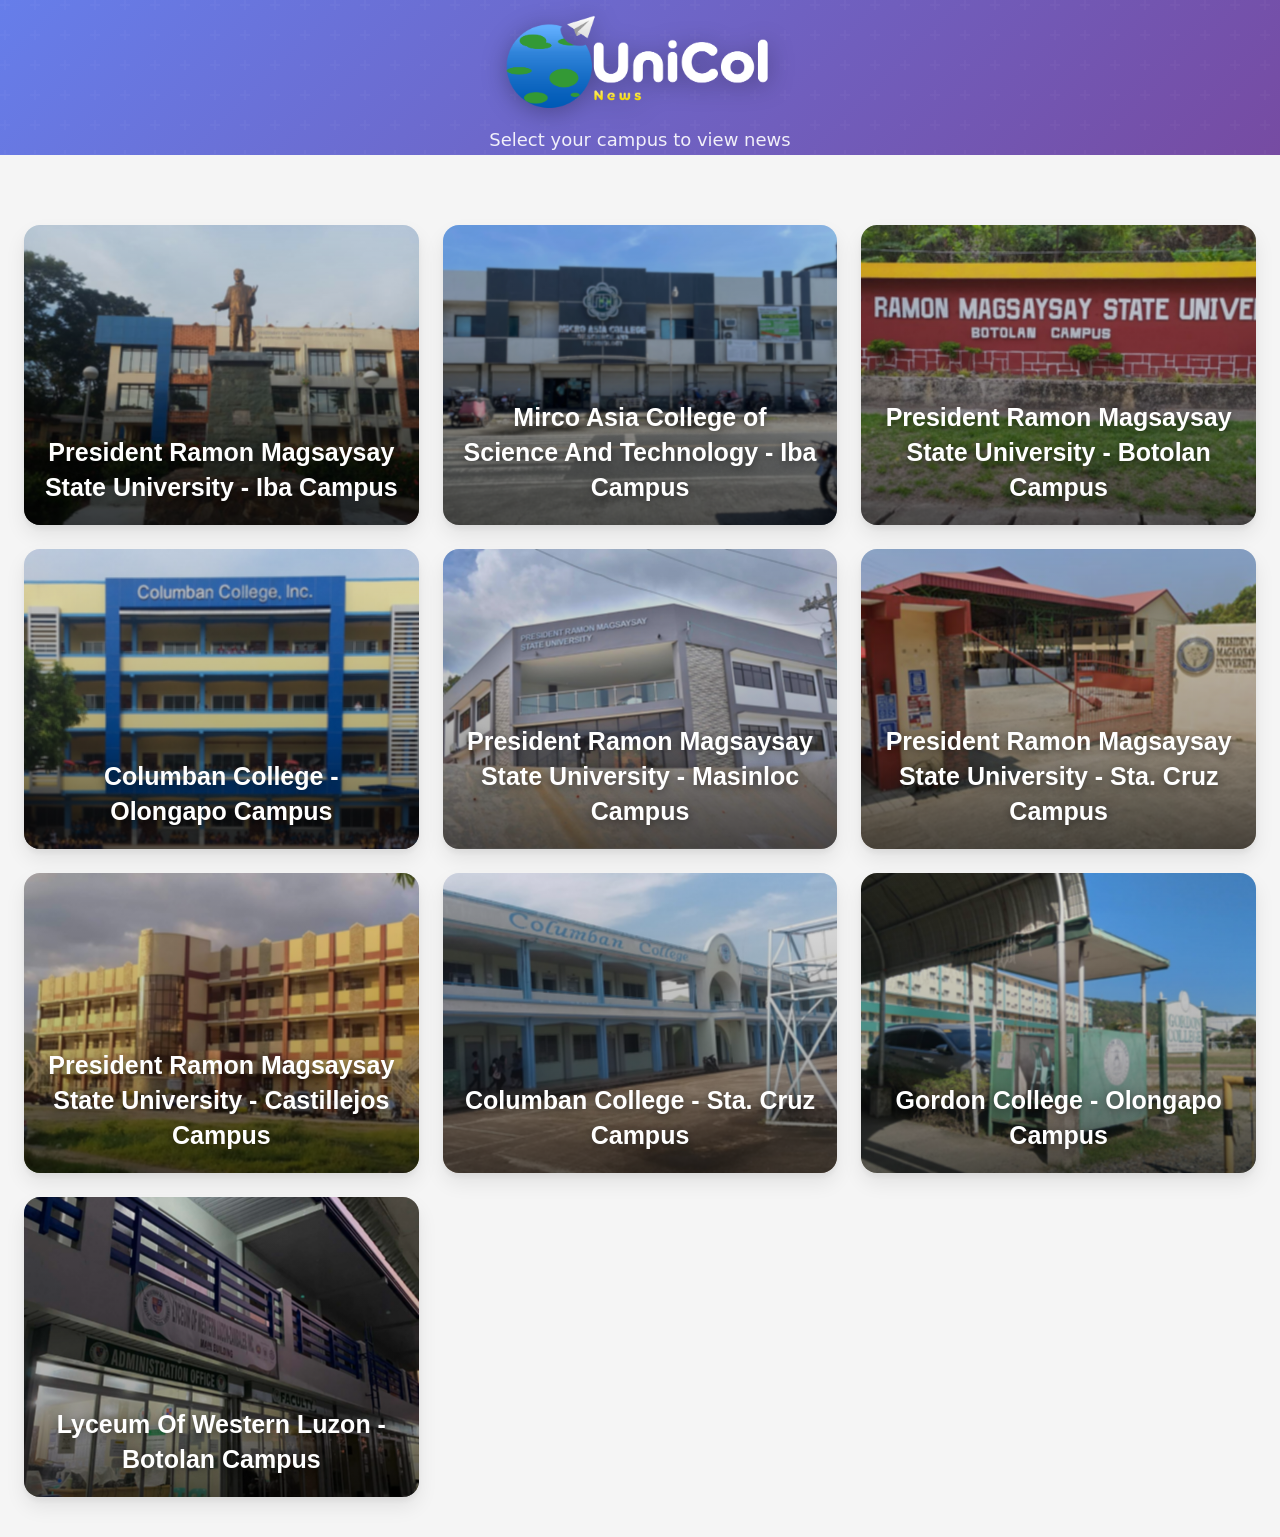
==== index.html @ 0480db25 "Add files via upload" ====
<!DOCTYPE html>
<html lang="en">
  <head>
    <meta charset="UTF-8">
    <meta name="viewport" content="width=device-width, initial-scale=1.0">
    <title>UniCol News</title>
    <link rel="stylesheet" href="style.css">
    <script src="database.js"></script>
    <style>
      * { 
        box-sizing: border-box; 
        margin: 0; 
        padding: 0; 
      }

      html, body {
        min-height: 100vh;
        font-family: system-ui, -apple-system, Segoe UI, Roboto, Arial, sans-serif;
        background: #f5f5f5;
      }

      body {
        opacity: 0;
        transform: translateY(-30px);
        transition: opacity 0.4s ease-out, transform 0.8s cubic-bezier(0.22, 1, 0.36, 1);
      }

      body.loaded {
        opacity: 1;
        transform: translateY(0);
      }

      /* =========================
         HEADER / LOGO SECTION
         ========================= */
      .menu-header {
        text-align: center;
        padding: 10px 20px 0px;
        background: linear-gradient(135deg, #667eea 0%, #764ba2 100%);
        position: relative;
        overflow: hidden;
      }

      .menu-header::before {
        content: '';
        position: absolute;
        top: 0;
        left: 0;
        right: 0;
        bottom: 0;
        background: url("data:image/svg+xml,%3Csvg width='60' height='60' viewBox='0 0 60 60' xmlns='http://www.w3.org/2000/svg'%3E%3Cg fill='none' fill-rule='evenodd'%3E%3Cg fill='%23ffffff' fill-opacity='0.05'%3E%3Cpath d='M36 34v-4h-2v4h-4v2h4v4h2v-4h4v-2h-4zm0-30V0h-2v4h-4v2h4v4h2V6h4V4h-4zM6 34v-4H4v4H0v2h4v4h2v-4h4v-2H6zM6 4V0H4v4H0v2h4v4h2V6h4V4H6z'/%3E%3C/g%3E%3C/g%3E%3C/svg%3E");
        opacity: 0.5;
      }

      .menu-logo {
        width: 280px;
        height: auto;
        display: block;
        margin: 0 auto;
        filter: drop-shadow(0 4px 12px rgba(0,0,0,0.3));
        position: relative;
        z-index: 1;
        animation: logoIn 0.8s cubic-bezier(0.22, 1, 0.36, 1) forwards, logoFloat 6s ease-in-out infinite;
        animation-delay: 0.2s, 0.6s;
        opacity: 0;
      }

      @keyframes logoIn {
        from { opacity: 0; transform: scale(0.95) translateY(10px); }
        to { opacity: 1; transform: scale(1) translateY(0); }
      }

      .menu-tagline {
        margin-top: 16px;
        color: rgba(255,255,255,0.9);
        font-size: 18px;
        font-weight: 500;
        position: relative;
        z-index: 1;
        animation: fadeInUp 0.6s ease forwards;
        animation-delay: 0.5s;
        opacity: 0;
      }

      @keyframes fadeInUp {
        from { opacity: 0; transform: translateY(15px); }
        to { opacity: 1; transform: translateY(0); }
      }

      @keyframes logoFloat {
        0%, 100% { transform: translateY(0px); }
        50% { transform: translateY(-10px); }
      }

      /* =========================
         COLLEGE GRID
         ========================= */
      .college-grid {
        max-width: 1600px;
        margin: 0 auto;
        padding: 50px 24px 60px;
        display: grid;
        grid-template-columns: repeat(3, 1fr);
        gap: 24px;
      }

      .college-card {
        position: relative;
        height: 300px;
        border: none;
        border-radius: 16px;
        cursor: pointer;
        overflow: hidden;
        background-size: cover;
        background-position: center;
        background-repeat: no-repeat;
        box-shadow: 0 4px 6px rgba(0,0,0,0.05), 0 10px 20px rgba(0,0,0,0.08);
        transition: transform 0.35s cubic-bezier(0.22, 1, 0.36, 1), 
                    box-shadow 0.35s cubic-bezier(0.22, 1, 0.36, 1);

        transform: translateY(20px);
        opacity: 0;
        animation: fadeIn 0.5s ease forwards;
      }

      .college-card:nth-child(1) { animation-delay: 0.1s; }
      .college-card:nth-child(2) { animation-delay: 0.15s; }
      .college-card:nth-child(3) { animation-delay: 0.2s; }
      .college-card:nth-child(4) { animation-delay: 0.25s; }
      .college-card:nth-child(5) { animation-delay: 0.3s; }
      .college-card:nth-child(6) { animation-delay: 0.35s; }
      .college-card:nth-child(7) { animation-delay: 0.4s; }
      .college-card:nth-child(8) { animation-delay: 0.45s; }
      .college-card:nth-child(9) { animation-delay: 0.5s; }
      .college-card:nth-child(10) { animation-delay: 0.55s; }

      @keyframes fadeIn {
        to { opacity: 1; }
      }

      .college-card:hover {
        transform: translateY(10px) scale(1.01);
        box-shadow: 0 12px 24px rgba(0,0,0,0.15), 0 4px 8px rgba(0,0,0,0.1);
      }

      .college-card:active {
        transform: translateY(6px) scale(0.98);
      }

      .college-card::before {
        content: '';
        position: absolute;
        inset: 0;
        background: linear-gradient(
          to top,
          rgba(0,0,0,0.65) 0%,
          rgba(0,0,0,0.3) 40%,
          rgba(0,0,0,0.1) 100%
        );
        transition: opacity 0.3s ease;
      }

      .college-card:hover::before {
        background: linear-gradient(
          to top,
          rgba(0,0,0,0.75) 0%,
          rgba(0,0,0,0.4) 50%,
          rgba(0,0,0,0.15) 100%
        );
      }

      .college-card span {
        position: absolute;
        bottom: 0;
        left: 0;
        right: 0;
        padding: 20px;
        color: #fff;
        font-size: 16px;
        font-weight: 700;
        text-shadow: 0 2px 8px rgba(0,0,0,0.5);
        line-height: 1.4;
        font-size: 25px;
        text-align: center;
        z-index: 2;
      }

      /* Campus background images */
      .card-prmsuIba { background-image: url("prmsu.png"); }
      .card-macsatIba { background-image: url("scfront2.png"); }
      .card-prmsuBotolan { background-image: url("botolans.png"); }
      .card-ccGapo { background-image: url("colom.png"); }
      .card-prmsuMan { background-image: url("prmsumas.png"); }
      .card-prmsuCruz { background-image: url("prmsucruz.png"); }
      .card-prmsuCaste { background-image: url("prmsucaste.png"); }
      .card-ccCruz { background-image: url("colom2.png"); }
      .card-gcGapo { background-image: url("gcgapo.png"); }
      .card-lyceumBotolan { background-image: url("lie.png"); }

      /* =========================
         FOOTER
         ========================= */
      .menu-footer {
        text-align: center;
        padding: 30px 20px;
        color: #888;
        font-size: 14px;
        border-top: 1px solid #e0e0e0;
      }

      /* =========================
         RESPONSIVE
         ========================= */
      @media (max-width: 900px) {
        .college-grid {
          grid-template-columns: repeat(2, 1fr);
          gap: 20px;
          padding: 40px 20px 50px;
        }

        .college-card {
          height: 140px;
        }

        .college-card span {
          font-size: 14px;
          padding: 16px;
        }
      }

      @media (max-width: 520px) {
        .menu-header {
          padding: 40px 20px 24px;
        }

        .menu-logo {
          width: 140px;
        }

        .menu-tagline {
          font-size: 15px;
        }

        .college-grid {
          grid-template-columns: 1fr;
          gap: 16px;
          padding: 30px 16px 40px;
        }

        .college-card {
          height: 120px;
          border-radius: 12px;
        }

        .college-card span {
          font-size: 14px;
          padding: 14px;
        }
      }
    </style>
  <base target="_blank">
</head>
  <body>
    <!-- Header with Logo -->
    <header class="menu-header">
      <img src="unicols.png" class="menu-logo" alt="UNI-COL News">
      <p class="menu-tagline">Select your campus to view news</p>
    </header>

    <!-- College Grid -->
    <div class="college-grid">
      <button class="college-card card-prmsuIba" onclick="window.location.href='NEWS.html?college=prmsuIba'">
        <span>President Ramon Magsaysay State University - Iba Campus</span>
      </button>

      <button class="college-card card-macsatIba" onclick="window.location.href='NEWS.html?college=macsatIba'">
        <span>Mirco Asia College of Science And Technology - Iba Campus</span>
      </button>

      <button class="college-card card-prmsuBotolan" onclick="window.location.href='NEWS.html?college=prmsuBotolan'">
        <span>President Ramon Magsaysay State University - Botolan Campus</span>
      </button>

      <button class="college-card card-ccGapo" onclick="window.location.href='NEWS.html?college=ccGapo'">
        <span>Columban College - Olongapo Campus</span>
      </button>

      <button class="college-card card-prmsuMan" onclick="window.location.href='NEWS.html?college=prmsuMan'">
        <span>President Ramon Magsaysay State University - Masinloc Campus</span>
      </button>

      <button class="college-card card-prmsuCruz" onclick="window.location.href='NEWS.html?college=prmsuCruz'">
        <span>President Ramon Magsaysay State University - Sta. Cruz Campus</span>
      </button>

      <button class="college-card card-prmsuCaste" onclick="window.location.href='NEWS.html?college=prmsuCaste'">
        <span>President Ramon Magsaysay State University - Castillejos Campus</span>
      </button>

      <button class="college-card card-ccCruz" onclick="window.location.href='NEWS.html?college=ccCruz'">
        <span>Columban College - Sta. Cruz Campus</span>
      </button>

      <button class="college-card card-gcGapo" onclick="window.location.href='NEWS.html?college=gcGapo'">
        <span>Gordon College - Olongapo Campus</span>
      </button>

      <button class="college-card card-lyceumBotolan" onclick="window.location.href='NEWS.html?college=lyceumBotolan'">
        <span>Lyceum Of Western Luzon - Botolan Campus</span>
      </button>
    </div>

    <!--<footer class="menu-footer">-->
    <!--  Cabasug Softwares &copy; 2026-->
    <!--</footer>-->

    <script src="functions.js"></script>
  </body>
</html>
---- style.css ----
:root{
  --bg1:#899097;
  --bg2:#899097;
  --surface:#e6e6e6;
  --surface-2:rgba(255,255,255,.65);
  --text:#111;
  --text-invert:#fff;
  --divider_top:#4c5c68;
  --divider_bottom:#4c5c68;
  --shadow:0 10px 30px rgba(0,0,0,.25);
  --radius:12px;
  --gutter:20px;
  --transition-bounce: 0.5s cubic-bezier(0.34, 1.56, 0.64, 1);
}

/* =========================
   Base / reset
   ========================= */
*{box-sizing:border-box;}
html,body{height:100%;}
body{
  width:100%;
  margin:0;
  font-family:'Lato',system-ui,-apple-system,Segoe UI,Roboto,Arial,sans-serif;
  line-height:1.6;
  color:#444;
  background:linear-gradient(to bottom,var(--bg1),var(--bg2));
  background-repeat: no-repeat;
  background-attachment: fixed;
}
img{max-width:100%;display:block;}

h1,h2,h3{margin:0;}
h1{color:var(--text-invert);font-size:clamp(18px,2.1vw,32px);font-weight:800;}
h2{color:#000;font-weight:800;font-size:clamp(26px,2.6vw,44px);}
h3{color:#423e3e;font-size:clamp(18px,1.8vw,26px);}

p{
  margin:0;
  white-space:normal;
}

/* =========================
   Main content container
   ========================= */
.content{
  width:min(1600px,100%);
  margin:0 auto;
  background:var(--surface);
  box-shadow:0 0 15px rgba(0,0,0,.3);
}

.inner-content{
  display:flex;
  align-items:flex-start;
  gap:24px;
  justify-content: center;
  padding: 0 var(--gutter) 40px var(--gutter);
}

/* =========================
   Top & bottom bars - LIQUID GLASS WITH BRAND COLOR
   ========================= */
.banner-divider-top{
  position:sticky;
  top:0;
  z-index:9999;
  min-height:120px;
  padding:22px var(--gutter);
  display:grid;
  grid-template-columns: auto 1fr auto;
  align-items:center;
  justify-content:space-between;
  gap:20px;
  
  /* TINTED GLASS - color mixed with transparency */
  background: color-mix(in srgb, var(--divider_top) 50%, transparent);
  backdrop-filter: blur(20px) saturate(180%);
  -webkit-backdrop-filter: blur(20px) saturate(180%);
  border-bottom: 1px solid rgba(255, 255, 255, 0.4);
  box-shadow: 0 4px 30px rgba(0, 0, 0, 0.2);
}

/* Glass overlay using ::after */
.banner-divider-top::after{
  content:'';
  position:absolute;
  inset:0;
  background: rgba(255, 255, 255, 0.25);
  backdrop-filter: blur(15px) saturate(150%);
  -webkit-backdrop-filter: blur(15px) saturate(150%);
  border-bottom: 1px solid rgba(255, 255, 255, 0.4);
  box-shadow: 
    0 4px 30px rgba(0, 0, 0, 0.15),
    inset 0 1px 0 rgba(255, 255, 255, 0.5);
  z-index:0;
}

/* Shine effect on top */
.banner-divider-top::before{
  content:'';
  position:absolute;
  top:0;
  left:0;
  right:0;
  height:50%;
  background: linear-gradient(
    180deg,
    rgba(255,255,255,0.5) 0%,
    rgba(255,255,255,0) 100%
  );
  pointer-events:none;
  z-index:1;
}

/* Content sits above glass */
.banner-divider-top > * {
  position:relative;
  z-index:2;
}

/* Bottom divider - SAME structure */
.banner-divider-bottom{
  position:relative;
  bottom:0;
  z-index:9999;
  height:40px;
  
  /* TINTED GLASS - color mixed with transparency */
  background: color-mix(in srgb, var(--divider_bottom) 50%, transparent);
  backdrop-filter: blur(20px) saturate(180%);
  -webkit-backdrop-filter: blur(20px) saturate(180%);
  border-bottom: 1px solid rgba(255, 255, 255, 0.4);
  box-shadow: 0 4px 30px rgba(0, 0, 0, 0.2);
}

/* Glass overlay for bottom */
.banner-divider-bottom::after{
  content:'';
  position:absolute;
  inset:0;
  background: rgba(255, 255, 255, 0.25);
  backdrop-filter: blur(15px) saturate(150%);
  -webkit-backdrop-filter: blur(15px) saturate(150%);
  border-top: 1px solid rgba(255, 255, 255, 0.4);
  box-shadow: 
    0 -4px 30px rgba(0, 0, 0, 0.15),
    inset 0 -1px 0 rgba(255, 255, 255, 0.5);
  z-index:0;
}

/* Shine effect for bottom */
.banner-divider-bottom::before{
  content:'';
  position:absolute;
  bottom:0;
  left:0;
  right:0;
  height:50%;
  background: linear-gradient(
    0deg,
    rgba(255,255,255,0.5) 0%,
    rgba(255,255,255,0) 100%
  );
  pointer-events:none;
  z-index:1;
}

/* Button in the top bar (Create Post) */
/* .createpost-btn{
  border-radius:10px;
  border:1px solid rgba(0,0,0,.25);
  background:solid rgba(255,255,255,.8);
  padding:12px 30px;
  font-size:18px;
  transition: transform 0.15s ease, box-shadow 160ms ease, filter 160ms ease;
  cursor:pointer;
  white-space:nowrap;
}
.createpost-btn:hover{
  transform: translateY(-2px);
  box-shadow: 0 10px 22px rgba(0,0,0,0.15);
  filter: brightness(1.05);
  background: #fff;
}

.createpost-btn:active {
  transform: translateY(0);
  box-shadow: 0 6px 14px rgba(0,0,0,0.18);
  filter: brightness(0.98);
} */

/* =========================
   Home page campus buttons
   ========================= */

/* .button-row{
  display:grid;
  grid-template-columns:repeat(2,minmax(0,1fr));
  gap:20px;
  margin:24px 0;
  justify-items:stretch;
}

.btn{
  width:100%;
  height:170px;
  border:none;
  border-radius:10px;
  cursor:pointer;
  overflow:hidden;
  position:relative;

  background-size:1150px 500px;
  background-position:center -60px;
  background-repeat:no-repeat;

  color:#fff;
  font-size:clamp(18px,1.8vw,30px);
  font-weight:800;
  text-shadow:2px 2px 4px #000;
  box-shadow:inset 0 0 150px rgba(0,0,0,.5);
  transition: transform .35s ease, box-shadow 160ms ease, filter 160ms ease, background-position .35s ease;
}

.btn span,
.college-btn span {
  transform: none !important;
  transition: none;
}

.btn:hover span,
.college-btn:hover span {
  transform: none !important;
}

.btn:hover,
.college-btn:hover {
  transform: translateY(-7px);
  box-shadow: 0 10px 22px rgba(0,0,0,0.25);
}

.btn:active,
.college-btn:active {
  transform: translateY(0px);
  box-shadow: 0 6px 14px rgba(0,0,0,0.18);
} */

.hidden{display:none;}
.page{padding:20px;}

/* =========================
   Dropdown
   ========================= */
.dropdown{position:relative;display:inline-block;}
.dropbtn{padding:12px 16px;cursor:pointer;}
.dropdown-content{
  position:absolute;
  top:100%;
  left:0;
  min-width:180px;
  background:#fff;
  box-shadow:0 8px 16px rgba(0,0,0,.2);
  opacity:0;
  transform:translateY(-10px);
  pointer-events:none;
  transition:opacity .25s ease, transform .25s ease;
  border-radius:10px;
  overflow:hidden;
}
.dropdown:hover .dropdown-content{
  opacity:1;
  transform:translateY(0);
  pointer-events:auto;
}
.dropdown-content a{
  display:block;
  padding:10px 14px;
  text-decoration:none;
  color:#000;
}
.dropdown-content a:hover{background:#eee;}

/* =========================
   News page layout
   ========================= */
.left-column{
  flex:1 1 auto;
  min-width:0;
  max-width: 900px;
}

#news-container{
  max-width:900px;
  margin:40px auto;
}

/* =========================
   Post Card Load Animation
   ========================= */
.news-card{
  height:160px;
  margin-bottom:20px;
  border-radius:10px;
  overflow:hidden;
  cursor:pointer;
  position:relative;
  background-size:110%;
  background-position:center;
  box-shadow:inset 0 0 150px rgba(0,0,0,.5);
  transition: background-size 0.6s cubic-bezier(0.34, 1.56, 0.64, 1);
  
  /* Animation properties */
  opacity: 0;
  transform: scale(0.96) translateY(10px);
  animation: cardLoadIn 0.6s cubic-bezier(0.34, 1.56, 0.64, 1) forwards;
}

/* Staggered animation delays for first 10 cards */
.news-card:nth-child(1) { animation-delay: 0.05s; }
.news-card:nth-child(2) { animation-delay: 0.1s; }
.news-card:nth-child(3) { animation-delay: 0.15s; }
.news-card:nth-child(4) { animation-delay: 0.2s; }
.news-card:nth-child(5) { animation-delay: 0.25s; }
.news-card:nth-child(6) { animation-delay: 0.3s; }
.news-card:nth-child(7) { animation-delay: 0.35s; }
.news-card:nth-child(8) { animation-delay: 0.4s; }
.news-card:nth-child(9) { animation-delay: 0.45s; }
.news-card:nth-child(10) { animation-delay: 0.5s; }

@keyframes cardLoadIn {
  0% {
    opacity: 0;
    transform: scale(0.96) translateY(10px);
  }
  100% {
    opacity: 1;
    transform: scale(1) translateY(0);
  }
}

.news-card:hover{
  background-size: 100%;
}

.news-overlay{
  position:absolute;
  inset:0;
  background:rgba(0,0,0,.35);
  display:flex;
  align-items:center;
  justify-content:center;
  padding:14px;
}

.news-title{
  color:#fff;
  font-size:clamp(18px,2.1vw,32px);
  font-weight:800;
  text-shadow:2px 2px 4px #000;
  text-align:center;
  line-height:1.2;
  transition: transform 0.5s cubic-bezier(0.22, 1, 0.36, 1);
}

.news-card:hover .news-title {
  transform: scale(1.07);
}

/* =========================
   Calendar (right side)
   ========================= */
.calendar-area{
  flex:0 0 450px;
  width:450px;
  margin-top:40px;
}

.calendar-card {
  border-radius: 12px;
  padding: 16px;
  background: color-mix(in srgb, var(--divider_bottom) 40%, transparent);
  backdrop-filter: blur(20px) saturate(180%);
  -webkit-backdrop-filter: blur(20px) saturate(180%);
  border: 1px solid rgba(255, 255, 255, 0.4);
  box-shadow: 
    0 4px 30px rgba(0, 0, 0, 0.15),
    inset 0 1px 0 rgba(255, 255, 255, 0.5);
  position: relative;
  overflow: hidden;
}

.calendar-card::before {
  content: '';
  position: absolute;
  top: 0;
  left: 0;
  right: 0;
  height: 50%;
  background: linear-gradient(
    180deg,
    rgba(255,255,255,0.4) 0%,
    rgba(255,255,255,0) 100%
  );
  pointer-events: none;
  z-index: 1;
}


.calendar-header{
  display:flex;
  align-items:center;
  justify-content:space-between;
  margin-bottom:10px;
}

.calendar-rows{display:flex;flex-direction:column;gap:10px;}

/* .calendar-row {
  display: grid;
  grid-template-columns: 110px 1fr 36px;
  gap: 8px;
  align-items: center;
  padding: 10px;
  margin-bottom: 8px;
  border-radius: 10px;
  background: rgba(255, 255, 255, 0.25);
  backdrop-filter: blur(10px) saturate(150%);
  border: 1px solid rgba(255, 255, 255, 0.3);
  box-shadow: 0 2px 8px rgba(0,0,0,0.1);
  position: relative;
  z-index: 2;
} */

.calendar-row input {
  width: 100%;
  padding: 8px 10px;
  border-radius: 8px;
  border: 1px solid rgba(255, 255, 255, 0.4);
  background: rgba(255, 255, 255, 0.6);
  backdrop-filter: blur(5px);
  color: #333;
  font-size: 14px;
  transition: all 0.2s ease;
}

.calendar-row input:focus {
  background: rgba(255, 255, 255, 0.9);
  border-color: rgba(255, 255, 255, 0.8);
  outline: none;
  box-shadow: 0 0 0 3px rgba(255,255,255,0.3);
}

/* Readonly inputs - more transparent */
/* .calendar-row input[readonly] {
  background: rgb(255, 255, 255);
  cursor: default;
  color: #444;
} */

.calendar-row input[data-field="date"] {
  width: 100%;
  padding: 8px 10px;
  border-radius: 8px;
  border: 1px solid rgba(255, 255, 255, 0.4);
  background: rgba(255, 255, 255, 0.6);
  backdrop-filter: blur(5px);
  color: #333;
  font-size: 14px;
}

.calendar-row .remove{
  cursor: pointer;
  padding: 6px 10px;
  border-radius: 8px;
  border: 1px solid rgba(255, 255, 255, 0.4);
  background: rgba(255, 100, 100, 0.7);
  backdrop-filter: blur(5px);
  color: #fff;
  font-weight: bold;
  font-size: 12px;
  transition: all 0.2s ease;
  box-shadow: 0 2px 6px rgba(0,0,0,0.15);
}

/* Add button - glass effect with original gray/white color */
.calendar-add {
  width: 100%;
  margin-top: 12px;
  padding: 12px;
  border-radius: 10px;
  border: 1px solid rgba(0, 0, 0, 0.25);
  background: rgba(255, 255, 255, 0.85);
  backdrop-filter: blur(10px) saturate(150%);
  color: #333;
  font-weight: 100;
  font-size: 16px;
  cursor: pointer;
  transition: all 0.2s ease;
  box-shadow: 0 4px 12px rgba(0,0,0,0.1);
}

.calendar-add:hover {
  background: rgba(255, 255, 255, 0.95);
  transform: translateY(-2px);
  box-shadow: 0 6px 16px rgba(0,0,0,0.15);
  filter: brightness(1.05);
}

.calendar-add:active {
  transform: translateY(0);
  box-shadow: 0 3px 8px rgba(0,0,0,0.12);
  filter: brightness(0.98);
}


/* =========================
   AUTO-EXPANDING INPUTS (for calendar)
   ========================= */

/* Wrapper for auto-expanding inputs */
.grow-wrap {
  display: grid;
  position: relative;
  width: 100%;
}

/* The hidden pseudo-element that mirrors input content */
.grow-wrap::after {
  content: attr(data-replicated-value) " ";
  white-space: pre-wrap;
  overflow-wrap: break-word;
  word-break: break-word;
  visibility: hidden;
  
  /* Match input styling EXACTLY */
  grid-area: 1 / 1 / 2 / 2;
  width: 100%;
  padding: 8px 10px;
  border: 1px solid rgba(255, 255, 255, 0.4);
  border-radius: 8px;
  background: rgba(255, 255, 255, 0.6);
  font: inherit;
  font-size: 14px;
  line-height: 1.4;
  min-height: 40px;
  box-sizing: border-box;
}

/* The actual input/textarea */
.grow-wrap input,
.grow-wrap textarea {
  grid-area: 1 / 1 / 2 / 2;
  width: 100%;
  padding: 8px 10px;
  border-radius: 8px;
  border: 1px solid rgba(255, 255, 255, 0.4);
  background: rgba(255, 255, 255, 0.6);
  backdrop-filter: blur(5px);
  color: #333;
  font-size: 14px;
  font-family: inherit;
  resize: none;
  overflow: hidden;
  line-height: 1.4;
  min-height: 40px;
  box-sizing: border-box;
  
  /* Critical for soft wrapping */
  white-space: pre-wrap;
  overflow-wrap: break-word;
  word-break: break-word;
  
  /* Modern browser enhancement */
  field-sizing: content;
  
  transition: background 0.2s ease, border-color 0.2s ease, box-shadow 0.2s ease;
}

/* Specific for textarea to remove default styling */
.grow-wrap textarea {
  margin: 0;
}

/* Specific for input to allow text wrapping */
.grow-wrap input {
  /* Inputs don't wrap by default, so we need to force it */
  word-wrap: break-word;
  text-overflow: clip;
}

.grow-wrap input:focus,
.grow-wrap textarea:focus {
  background: rgba(255, 255, 255, 0.9);
  border-color: rgba(255, 255, 255, 0.8);
  outline: none;
  box-shadow: 0 0 0 3px rgba(255,255,255,0.3);
}

/* Readonly state styling */
.grow-wrap input[readonly],
.grow-wrap textarea[readonly] {
  background: rgb(255, 255, 255);
  cursor: default;
}

/* Calendar row adjustments */
.calendar-row .grow-wrap {
  width: 100%;
  min-width: 0;
}

/* Calendar row layout - updated for auto-expanding inputs */
.calendar-row {
  display: grid;
  grid-template-columns: 1fr 1.5fr 36px;
  gap: 8px;
  align-items: start;
  padding: 10px;
  margin-bottom: 8px;
  border-radius: 10px;
  background: rgba(255, 255, 255, 0.25);
  backdrop-filter: blur(10px) saturate(150%);
  border: 1px solid rgba(255, 255, 255, 0.3);
  box-shadow: 0 2px 8px rgba(0,0,0,0.1);
  position: relative;
  z-index: 2;
}

/* Date column specific */
.calendar-row .grow-wrap:first-child input {
  font-weight: 500;
}

.calendar-row .grow-wrap:first-child textarea {
  font-weight: 700; /* Bold */
}

/* =========================
   Post page
   ========================= */
#post{
  width:min(980px,100%);
  margin:40px auto;
  padding:0 20px 40px 20px;
}

.post-banner,
#post img{
  width:100%;
  height:clamp(220px,32vw,460px);
  object-fit:cover;
  object-position:center;
  border-radius:12px;
  margin:0 auto 18px auto;
}

#post h1,#post h2{
  margin:0 0 8px 0;
}

.post-date{
  display:block;
  font-size:19px;
  margin:0 0 10px 0;
  color:rgba(0,0,0,.65);
}

#postModalContent p,
#postModalContent div,
#postModalContent span,
#postModalContent br {
  font-size: 20px;
  line-height: 1.7;
}

#post button,
#PostModalContent button{
  margin-top:14px;
  margin-right:10px;
  padding:10px 12px;
  border-radius:10px;
  border:1px solid rgba(0,0,0,.25);
  background:rgba(255,255,255,.8);
  transition: transform 0.15s ease, box-shadow 150ms ease, filter 160s ease;
  cursor:pointer;
}
#post button:hover,
#PostModalContent button:hover{
  transform: translateY(-2px);
  box-shadow: 0 6px 14px rgba(0,0,0,0.15);
  filter: brightness(1.05);
  background: #fff;
}

#post button:active,
#PostModalContent button:active{
  transform: translateY(0);
  box-shadow: 0 3px 8px rgba(0,0,0,0.12);
  filter: brightness(0.98);
}

/* =========================
   Legacy prototype
   ========================= */
.academic-calendar{
  width:500px;
  height:auto;
  background:#c9aeae;
  border-radius:10px;
  position:absolute;
  display:flex;
  flex-direction:column;
}
.row{padding:12px;border-bottom:1px solid #000;}
.row:last-child{border-bottom:none;}

/* =========================
   News Toolbar (Year Filter)
   ========================= */
.news-toolbar {
  display: flex;
  align-items: flex-start;
  gap: 20px;
  flex-direction: column;
  margin: 90px 20px 0 0;
  width: 120px;
  flex-shrink: 0;
}

.year-filter-label{
  font-size: 16px;
  font-weight: 700;
  color: #222;
}

#yearFilter{
  width: 120px;
  padding: 10px 14px;
  border-radius: 10px;
  border: 1px solid rgba(0,0,0,0.25);
  background: rgba(255,255,255,0.85);
  font-size: 16px;
  cursor: pointer;
  transition: background 0.2s ease, filter 0.2s ease;
}

#yearFilter:hover{
  background: rgba(220,220,220,0.95);
  filter: brightness(0.98);
}

#yearFilter:focus{
  outline: none;
}

/* =========================
   Search
   ========================= */
.news-search{
  max-width: 900px;
  margin: 16px 0;
  display: flex;
  align-items: center;
  gap: 12px
}

.search-label{
  font-size: 16px;
  font-weight: 700;
  color: #222;
  margin: 0;
}

#searchInput{
  width: 960px;
  padding: 10px 14px;
  border-radius: 10px;
  border: 1px solid rgba(0,0,0,0.25);
  background: rgba(255,255,255,0.85);
  font-size: 16px;
  transition: background 0.2s ease, box-shadow 0.2s ease;
}

#searchInput:hover{
  background: rgba(220,220,220,0.95);
}

#searchInput:focus{
  outline: none;
  background: #fff;
  box-shadow: 0 0 0 2px rgba(0,0,0,0.12);
}

/* =========================
   Pagination
   ========================= */
.pagination {
  display: flex;
  justify-content: center;
  align-items: center;
  gap: 8px;
  margin: 24px 0 10px 0;
  flex-wrap: wrap;
}

.pagination button {
  padding: 8px 12px;
  border: 1px solid rgba(0,0,0,0.25);
  background: rgba(255,255,255,0.8);
  border-radius: 10px;
  cursor: pointer;
  transition: transform 0.15s ease, box-shadow 0.15s ease, filter 0.15s ease, background 0.15s ease;
}

.pagination button:hover {
  transform: translateY(-2px);
  box-shadow: 0 6px 14px rgba(0,0,0,0.15);
  filter: brightness(1.05);
  background: #fff;
}

.pagination button:active {
  transform: translateY(0);
  box-shadow: 0 3px 8px rgba(0,0,0,0.12);
  filter: brightness(0.98);
}

.pagination button.active {
  background: #c5c3c6;
  font-weight: 700;
}

.pagination button:disabled {
  opacity: 0.6;
  cursor: default;
  transform: none;
  box-shadow: none;
  filter: none;
}

/* =========================
   Post Modal - WITH CONTAINED SCROLLBAR
   ========================= */
#postModalContent,
#postModalContent p,
#postModalContent div,
.post-loaded,
.post-loaded p,
.post-loaded div {
  overflow-wrap: anywhere;
  word-break: break-word;
  white-space: normal;
}

.post-modal {
  position: fixed;
  inset: 0;
  z-index: 99999;
  display: none;
  overflow: hidden;
}

.post-modal.show {
  display: block;
}

.post-modal.hidden {
  display: none;
}

.post-modal-backdrop {
  position: absolute;
  inset: 0;
  background: rgba(0, 0, 0, 0.35);
}

/* CONTAINED SCROLLBAR FIX */
.post-modal-panel {
  position: absolute;
  top: 40px;
  bottom: 40px;
  left: 50%;
  transform: translateX(-50%) scale(0.92);
  width: min(1000px, calc(100vw - 40px));
  background: #d9d9d9;
  border-radius: 14px;
  padding: 60px 24px 24px 24px;
  overflow-y: auto;
  overflow-x: hidden;
  z-index: 1;
  opacity: 0;
  animation: postModalIn 0.4s cubic-bezier(0.22, 1, 0.36, 1) forwards;
  
  scrollbar-width: 10px;
  scrollbar-color: rgba(0,0,0,0.3) rgba(0,0,0,0.05);
}

.post-modal-panel::-webkit-scrollbar {
  width: 10px;
  background: rgba(0,0,0,0.05);
  border-radius: 0 14px 14px 0;
}

.post-modal-panel::-webkit-scrollbar-track {
  background: rgba(0,0,0,0.05);
  border-radius: 0 14px 14px 0;
  margin: 4px 4px 4px 0;
}

.post-modal-panel::-webkit-scrollbar-thumb {
  background: rgba(0,0,0,0.3);
  border-radius: 5px;
  border: 2px solid rgba(0,0,0,0.05);
  background-clip: padding-box;
  min-height: 40px;
}

.post-modal-panel::-webkit-scrollbar-thumb:hover {
  background: rgba(0,0,0,0.5);
}

.post-modal-panel::-webkit-scrollbar-corner {
  background: transparent;
}

.post-modal.closing .post-modal-panel {
  animation: postModalOut 0.3s cubic-bezier(0.22, 1, 0.36, 1) forwards;
}

.post-modal.closing .post-modal-backdrop {
  animation: modalBackdropOut 0.3s cubic-bezier(0.22, 1, 0.36, 1) forwards;
}

.post-modal-close {
  position: absolute;
  top: 16px;
  left: 16px;
  border: 1px solid rgba(0,0,0,0.25);
  background: rgba(255,255,255,0.8);
  border-radius: 10px;
  padding: 10px 14px;
  cursor: pointer;
  transition: transform 0.15s ease, box-shadow 0.15s ease, filter 0.15s ease, background 0.15s ease;
  z-index: 2;
}

.post-modal-close:hover {
  transform: translateY(-2px);
  box-shadow: 0 6px 14px rgba(0,0,0,0.15);
  filter: brightness(1.05);
  background: #fff;
}

.post-modal-close:active {
  transform: translateY(0);
  box-shadow: 0 3px 8px rgba(0,0,0,0.12);
  filter: brightness(0.98);
}

@keyframes postModalIn {
  0% {
    opacity: 0;
    transform: translateX(-50%) scale(0.92) translateY(0px);
  }
  100% {
    opacity: 1;
    transform: translateX(-50%) scale(1) translateY(0);
  }
}

@keyframes postModalOut {
  0% {
    opacity: 1;
    transform: translateX(-50%) scale(1) translateY(0);
  }
  100% {
    opacity: 0;
    transform: translateX(-50%) scale(0.92) translateY(0px);
  }
}

@keyframes modalBackdropOut {
  from { opacity: 1; }
  to { opacity: 0; }
}

html.modal-open,
body.modal-open {
  overflow: hidden;
  overscroll-behavior: none;
}

body.modal-open {
  position: fixed;
  width: 100%;
}

/* loading state inside modal */
.post-loading {
  display: flex;
  flex-direction: column;
  align-items: center;
  justify-content: center;
  height: 100%;
  min-height: 300px;
  gap: 14px;
}

.post-spinner {
  width: 42px;
  height: 42px;
  border: 4px solid rgba(0,0,0,0.15);
  border-top: 4px solid rgba(0,0,0,0.65);
  border-radius: 50%;
  animation: spin 0.8s linear infinite;
}

.post-loading-text {
  font-size: 16px;
  color: rgba(0,0,0,0.7);
}

@keyframes spin {
  to {
    transform: rotate(360deg);
  }
}

@keyframes postCardPopIn {
  from {
    opacity: 0;
    transform: scale(0.98);
  }
  to {
    opacity: 1;
    transform: scale(1);
  }
}

.post-loading,
.post-loaded {
  animation: postCardPopIn 0.28s cubic-bezier(0.25, 0.46, 0.45, 0.94)	;
  transform-origin: center center;
}

.post-loading {
  display: flex;
  flex-direction: column;
  align-items: center;
  justify-content: center;
  min-height: 300px;
  gap: 14px;
}

.post-loading.fade-out {
  animation: postLoadingOut 0.22s cubic-bezier(0.25, 0.46, 0.45, 0.94)	 forwards;
}

@keyframes postLoadingOut {
  from {
    opacity: 1;
    transform: scale(1);
  }
  to {
    opacity: 0;
    transform: scale(0.92);
  }
}

/* =========================
   Home Page - Colleges Grid
   ========================= */
.college-container,
.colleges,
#collegesContainer {
  max-width: 1200px;
  margin: 0 auto;
  padding: 20px;
  display: grid;
  grid-template-columns: repeat(2, minmax(320px, 1fr));
  gap: 24px;
  justify-content: center;
}

/* =========================
   Responsive
   ========================= */
@media (max-width: 1100px){
  .calendar-area{flex:0 0 440px;width:440px;}
  #news-container{max-width:100%;}
}

@media (max-width: 900px){
  .inner-content{
    flex-direction: column;
    align-items: center;
    padding: 0 20px;
  }
  
  .news-toolbar{
    width: 100%;
    max-width: 400px;
    margin: 20px 0 10px 0;
    align-items: center;
  }
  
  .left-column{
    width: 100%;
    max-width: 600px;
  }
  
  #news-container{
    margin: 24px auto;
    width: 100%;
  }
  
  .calendar-area{
    width: 100%;
    max-width: 400px;
    flex: 1 1 auto;
    margin-top: 20px;
  }
  
  .news-search{
    flex-direction: column;
    align-items: flex-start;
    width: 100%;
    margin: 16px 0;
  }

  #searchInput{
    width: 100%;
    max-width: 100%;
  }
  
  #yearFilter{
    width: 100%;
    max-width: 160px;
  }

  .college-container,
  .colleges,
  #collegesContainer {
    grid-template-columns: 1fr;
    max-width: 600px;
  }
}

@media (max-width: 520px){
  .banner-divider-top{min-height:auto;padding:16px;align-items:flex-start;}
  h1{font-size:22px;line-height:1.15;}
  .createpost-btn{padding:10px 12px;font-size:14px;}
  .news-card{height:140px;}
  .btn{height:150px;}
}



.confirm-modal{
  position: fixed;
  inset: 0;
  z-index: 100000;
  display: flex;
  align-items: center;
  justify-content: center;
  background: rgba(0,0,0,0.35);
}

.confirm-panel{
  width: min(420px, 90%);
  background: #4b5964;
  border-radius: 36px;
  padding: 32px 28px;
  text-align: center;

  animation: confirmPop 0.28s ease-out;
}

@keyframes confirmPop{
  0%{
    opacity: 0;
    transform: scale(0.92);
  }
  100%{
    opacity: 1;
    transform: scale(1);
  }
}


.confirm-text{
  color: #fff;
  font-size: 18px;
  font-weight: 600;
}

.confirm-buttons{
  margin-top: 24px;
  display: flex;
  justify-content: center;
  gap: 14px;
}

.confirm-buttons button{
  border: 0;
  cursor: pointer;
  padding: 12px 34px;
  border-radius: 999px;
  background: #7c848c;
  color: #fff;
  font-size: 15px;
  font-weight: 650;
  transition: transform 150ms ease, box-shadow 150ms ease, filter 150ms ease;
}

.confirm-buttons button:hover{
  transform: translateY(-2px);
  box-shadow: 0 10px 22px rgba(0,0,0,0.22);
  filter: brightness(1.05);
}

.confirm-buttons button:active{
  transform: translateY(0);
}

.hidden{
  display: none;
}

/* THE CHEAT: All images inside post content, but NOT the overlay */
#post img:not(#fullImage) {
  max-width: 100% !important;
  height: auto !important;
  display: block !important;
  margin: 10px auto !important;
}



.calendar-loading {
  display: flex;
  flex-direction: column;
  align-items: center;
  justify-content: center;
  padding: 40px 20px;
  gap: 12px;
  color: #fff;
  text-shadow: 1px 1px 2px rgba(0,0,0,0.3);
}

.calendar-spinner {
  width: 32px;
  height: 32px;
  border: 3px solid rgba(255,255,255,0.3);
  border-top: 3px solid rgba(255,255,255,0.9);
  border-radius: 50%;
  animation: spin 0.8s linear infinite;
  box-shadow: 0 2px 8px rgba(0,0,0,0.2);
}

.calendar-loading-text {
  font-size: 14px;
  color: rgba(0,0,0,0.7);
}

/* Calendar remove button - only for admins */
.remove-calendar {
  cursor: pointer;
  padding: 8px;
  border-radius: 8px;
  border: 1px solid rgba(0,0,0,.25);
  background: rgba(255,100,100,0.8);
  color: #fff;
  font-weight: bold;
  transition: all 0.2s ease;
}

.remove-calendar:hover {
  background: rgba(255,80,80,1);
  transform: scale(1.05);
}

/* Non-admin calendar inputs - LIGHTER readonly styling */
/* .calendar-row input[readonly] {
  background: rgba(255,255,255,0.6);
  cursor: default;
  border: 1px solid rgba(0,0,0,0.1);
  color: #444;
} */

/* .calendar-row input {
  width: 100%;
  padding: 8px 10px;
  border-radius: 8px;
  border: 1px solid rgba(0,0,0,.25);
  background: rgba(255,255,255,0.9);
  transition: all 0.2s ease;
}

.calendar-row input:focus {
  background: #fff;
  border-color: rgba(0,0,0,0.4);
  outline: none;
} */

@keyframes spin {
  to { transform: rotate(360deg); }
}


/* =========================
   MOBILE FIXES
   ========================= */

@media (max-width: 768px) {
  .banner-divider-top {
    display: flex;
    flex-direction: column;
    align-items: center;
    text-align: center;
    padding: 16px;
    gap: 12px;
  }

  #collegeName {
    font-size: 16px;
    line-height: 1.3;
  }

  .admin-actions {
    width: 100%;
    justify-content: center;
    flex-wrap: wrap;
    gap: 8px;
    margin-top: 8px;
  }

  .createpost-btn, .logout-btn {
    padding: 10px 16px;
    font-size: 14px;
    flex: 1;
    min-width: 100px;
    max-width: 140px;
  }

  /* Toolbar layout - stack filters */
  .news-toolbar {
    flex-direction: column;
    align-items: center;
    width: 100%;
    margin: 20px 0 10px 0;
    gap: 16px;
  }

  .filter-group {
    max-width: 280px;
    min-width: 280px;
    width: 280px;
  }
  
  .select-display {
    width: 280px;
    max-width: 280px;
    min-width: 280px;
  }
  
  .select-hidden {
    width: 280px;
  }

  /* Label above dropdown (like Sort by Year) */
  .year-filter-label {
    font-size: 14px;
    font-weight: 700;
    color: #222;
    margin-bottom: 4px;
  }

  /* Dropdowns full width */
  #yearFilter, #courseFilter {
    width: 100%;
    max-width: 300px;
    padding: 12px 16px;
    font-size: 16px; /* Prevent iOS zoom */
  }

  /* Search section */
  .news-search {
    flex-direction: column;
    align-items: center;
    width: 100%;
    max-width: 300px;
    margin: 16px auto;
  }

  .search-label {
    font-size: 14px;
    font-weight: 700;
    margin-bottom: 6px;
  }

  #searchInput {
    width: 100%;
    padding: 12px 16px;
    font-size: 16px; /* Prevent iOS zoom */
  }

  /* News cards */
  .news-card {
    height: 140px;
    margin-bottom: 16px;
  }

  .news-title {
    font-size: 18px;
  }

  /* Inner content - single column */
  .inner-content {
    flex-direction: column;
    align-items: center;
    padding: 0 16px 30px 16px;
  }

  .left-column {
    width: 100%;
    max-width: 100%;
  }
}

/* Very small screens */
@media (max-width: 480px) {
  #collegeName {
    font-size: 14px;
  }

  .createpost-btn, .logout-btn {
    font-size: 13px;
    padding: 8px 12px;
  }
}

/* Desktop - center the college name */
#collegeName {
  text-align: center;
  justify-self: start;

  opacity: 0;
  transform: translateX(-20px);
  animation: slideInName 0.8s cubic-bezier(0.22, 1, 0.36, 1) forwards;
  animation-delay: 0.3s;
}

@keyframes slideInName {
  0% {
    opacity: 0;
    transform: translateX(-20px);
  }
  100% {
    opacity: 1;
    transform: translateX(0);
  }
}

.filter-group {
  position: relative;
  width: 100%;
  max-width: 280px;
}

/* Hover effect on container */
.filter-group:hover .select-display {
  background: rgba(220,220,220,0.95);
  filter: brightness(0.98);
}

/* Visible display */
.select-display {
  padding: 10px 35px 10px 14px;
  background: rgb(255, 255, 255);
  border: 1px solid rgba(0,0,0,0.25);
  border-radius: 10px;
  font-size: 16px;
  white-space: nowrap;
  overflow: hidden;
  text-overflow: ellipsis;
  cursor: pointer;
  position: relative;
  transition: background 0.2s ease, filter 0.2s ease;
}

.select-display:hover {
  background: rgba(220,220,220,0.95);
  filter: brightness(0.98);
}

.select-display::after {
  content: '>';
  position: absolute;
  right: 12px;
  top: 50%;
  transform: translateY(-50%);
  font-size: 10px;
  color: #000000;
  pointer-events: none;
}


.select-hidden {
  position: absolute;
  top: 0;
  left: 0;
  width: 100%;
  height: 100%;
  opacity: 0;
  cursor: pointer;
  font-size: 14px;
}


.select-hidden option {
  opacity: 1;
  font-size: 14px;
  color: #000000;
}


.admin-only {
  display: none !important;
}
.admin-only.visible {
  display: flex !important;
}
/* .logout-btn {
  background: rgba(255, 100, 100, 0.9) !important;
  color: #fff !important;
  border: 1px solid rgba(0,0,0,.25);
  margin-left: 10px;
}
.logout-btn:hover {
  background: rgba(255, 80, 80, 1) !important;
}
.admin-actions {
  display: flex;
  gap: 10px;
  align-items: center;
  justify-self: end;
} */






/* =========================
   LIQUID GLASS ADMIN BUTTONS
   ========================= */

.admin-actions {
  display: flex;
  gap: 12px;
  align-items: center;
  justify-self: end;
  position: relative;
  z-index: 2;
}

/* Base liquid glass button style */
.admin-actions .createpost-btn,
.admin-actions .logout-btn {
  position: relative;
  border-radius: 12px;
  border: 1px solid rgba(255, 255, 255, 0.4);
  padding: 14px 28px;
  font-size: 15px;
  font-weight: 600;
  cursor: pointer;
  overflow: hidden;
  transition: all 0.2s ease;
  
  /* TINTED GLASS - matches divider style */
  background: color-mix(in srgb, var(--divider_bottom) 40%, transparent);
  backdrop-filter: blur(15px) saturate(180%);
  -webkit-backdrop-filter: blur(15px) saturate(180%);
  box-shadow: 
    0 4px 20px rgba(0, 0, 0, 0.2),
    inset 0 1px 0 rgba(255, 255, 255, 0.5);
  
  color: #fff;
  text-shadow: 1px 1px 2px rgba(0,0,0,0.3);
}

/* Shine effect on buttons */
.admin-actions .createpost-btn::before,
.admin-actions .logout-btn::before {
  content: '';
  position: absolute;
  top: 0;
  left: 0;
  right: 0;
  height: 50%;
  background: linear-gradient(
    180deg,
    rgba(255,255,255,0.4) 0%,
    rgba(255,255,255,0) 100%
  );
  pointer-events: none;
  z-index: 0;
  border-radius: 12px 12px 0 0;
}

/* Button text above shine */
.admin-actions .createpost-btn span,
.admin-actions .logout-btn span {
  position: relative;
  z-index: 1;
}

/* Hover effects */
.admin-actions .createpost-btn:hover,
.admin-actions .logout-btn:hover {
  transform: translateY(-3px);
  background: color-mix(in srgb, var(--divider_bottom) 60%, transparent);
  box-shadow: 
    0 8px 30px rgba(0, 0, 0, 0.3),
    inset 0 1px 0 rgba(255, 255, 255, 0.6);
  filter: brightness(1.1);
}

/* Active/press effect */
.admin-actions .createpost-btn:active,
.admin-actions .logout-btn:active {
  transform: translateY(-1px);
  box-shadow: 
    0 4px 15px rgba(0, 0, 0, 0.2),
    inset 0 1px 0 rgba(255, 255, 255, 0.4);
  filter: brightness(0.98);
}

/* Logout button - slightly different tint (red-ish) */
.admin-actions .logout-btn {
  background: color-mix(in srgb, rgba(255, 100, 100, 0.9) 50%, transparent);
  border-color: rgba(255, 150, 150, 0.4);
}

.admin-actions .logout-btn:hover {
  background: color-mix(in srgb, rgba(255, 30, 30, 0.8) 60%, transparent);
}

/* Admin Login button (when not logged in) */
#adminLoginBtn {
  position: relative;
  border-radius: 12px;
  border: 1px solid rgba(255, 255, 255, 0.4);
  padding: 14px 28px;
  font-size: 15px;
  font-weight: 600;
  cursor: pointer;
  overflow: hidden;
  transition: all 0.2s ease;
  
  background: color-mix(in srgb, var(--divider_bottom) 40%, transparent);
  backdrop-filter: blur(15px) saturate(180%);
  -webkit-backdrop-filter: blur(15px) saturate(180%);
  box-shadow: 
    0 4px 20px rgba(0, 0, 0, 0.2),
    inset 0 1px 0 rgba(255, 255, 255, 0.5);
  
  color: #fff;
  text-shadow: 1px 1px 2px rgba(0,0,0,0.3);
}

#adminLoginBtn::before {
  content: '';
  position: absolute;
  top: 0;
  left: 0;
  right: 0;
  height: 50%;
  background: linear-gradient(
    180deg,
    rgba(255,255,255,0.4) 0%,
    rgba(255,255,255,0) 100%
  );
  pointer-events: none;
  z-index: 0;
  border-radius: 12px 12px 0 0;
}

#adminLoginBtn:hover {
  transform: translateY(-3px);
  background: color-mix(in srgb, var(--divider_bottom) 60%, transparent);
  box-shadow: 
    0 8px 30px rgba(0, 0, 0, 0.3),
    inset 0 1px 0 rgba(255, 255, 255, 0.6);
  filter: brightness(1.1);
}

#adminLoginBtn:active {
  transform: translateY(-1px);
  box-shadow: 
    0 4px 15px rgba(0, 0, 0, 0.2),
    inset 0 1px 0 rgba(255, 255, 255, 0.4);
  filter: brightness(0.98);
}

/* Register button */
#registerLoginBtn {
  position: relative;
  border-radius: 12px;
  border: 1px solid rgba(255, 255, 255, 0.4);
  padding: 14px 28px;
  font-size: 15px;
  font-weight: 600;
  cursor: pointer;
  overflow: hidden;
  transition: all 0.2s ease;
  
  background: color-mix(in srgb, rgba(81, 207, 102, 0.6) 50%, transparent);
  backdrop-filter: blur(15px) saturate(180%);
  -webkit-backdrop-filter: blur(15px) saturate(180%);
  box-shadow: 
    0 4px 20px rgba(0, 0, 0, 0.2),
    inset 0 1px 0 rgba(255, 255, 255, 0.5);
  
  color: #fff;
  text-shadow: 1px 1px 2px rgba(0,0,0,0.3);
  border-color: rgba(150, 255, 150, 0.4);
}

#registerLoginBtn::before {
  content: '';
  position: absolute;
  top: 0;
  left: 0;
  right: 0;
  height: 50%;
  background: linear-gradient(
    180deg,
    rgba(255,255,255,0.4) 0%,
    rgba(255,255,255,0) 100%
  );
  pointer-events: none;
  z-index: 0;
  border-radius: 12px 12px 0 0;
}

#registerLoginBtn:hover {
  transform: translateY(-3px);
  background: color-mix(in srgb, rgba(81, 207, 102, 0.8) 60%, transparent);
  box-shadow: 
    0 8px 30px rgba(0, 0, 0, 0.3),
    inset 0 1px 0 rgba(255, 255, 255, 0.6);
  filter: brightness(1.1);
}

#registerLoginBtn:active {
  transform: translateY(-1px);
  box-shadow: 
    0 4px 15px rgba(0, 0, 0, 0.2),
    inset 0 1px 0 rgba(255, 255, 255, 0.4);
  filter: brightness(0.98);
}

/* Mobile adjustments */
@media (max-width: 768px) {
  .admin-actions {
    width: 100%;
    justify-content: center;
    flex-wrap: wrap;
    gap: 8px;
    margin-top: 8px;
  }
  
  .admin-actions .createpost-btn,
  .admin-actions .logout-btn,
  #adminLoginBtn,
  #registerLoginBtn {
    padding: 10px 16px;
    font-size: 14px;
    flex: 1;
    min-width: 100px;
    max-width: 140px;
  }
}







    /* Toast Notification Styles */
.toast-container {
  position: fixed;
  top: 20px;
  left: 50%;
  transform: translateX(-50%) translateY(-100px);
  z-index: 100003;
  opacity: 0;
  transition: all 0.4s cubic-bezier(0.34, 1.56, 0.64, 1);
  pointer-events: none;
}

.toast-container.visible {
  transform: translateX(-50%) translateY(0);
  opacity: 1;
}

.toast {
  background: color-mix(in srgb, #4b5964 80%, transparent);
  backdrop-filter: blur(20px) saturate(180%);
  border: 1px solid rgba(255, 255, 255, 0.4);
  color: #fff;
  padding: 16px 28px;
  border-radius: 50px;
  box-shadow: 0 10px 40px rgba(0,0,0,0.3);
  display: flex;
  align-items: center;
  gap: 14px;
  font-size: 15px;
  font-weight: 600;
  min-width: 220px;
  justify-content: center;
}

.toast-spinner {
  width: 20px;
  height: 20px;
  border: 3px solid rgba(255,255,255,0.3);
  border-top-color: #fff;
  border-radius: 50%;
  animation: toastSpin 0.8s linear infinite;
  flex-shrink: 0;
}

.toast.success {
  background: color-mix(in srgb, #51cf66 80%, transparent);
}

.toast.success .toast-spinner {
  display: none;
}

.toast.success::before {
  content: ":)";
  font-size: 20px;
  font-weight: bold;
}

.toast.error {
  background: color-mix(in srgb, #ff6b6b 80%, transparent);
}

.toast.error .toast-spinner {
  display: none;
}

.toast.error::before {
  content: ":(";
  font-size: 18px;
  font-weight: bold;
}

@keyframes toastSpin {
  to { transform: rotate(360deg); }
}

@keyframes pulse {
  0%, 100% { opacity: 1; }
  50% { opacity: 0.7; }
}

.toast.deleting .toast-text,
.toast.loading .toast-text {
  animation: pulse 1.5s ease-in-out infinite;
}

.banner-logo:hover {
  transform: scale(1.05) rotate(-2deg);
}

/* .banner-logo:hover {
  animation: bounce 0.6s cubic-bezier(0.34, 1.56, 0.64, 1);
  transform: scale(1.04);
}

@keyframes bounce {
  0% {
    transform: scale(1.00);
  }
  50% {
    transform: scale(1.05);
  }
  100% {
    transform: scale(1.04);
  }
} */



/* =========================
   ANIMATED CAMPUS GRADIENT BACKGROUNDS
   ========================= */

/* Base animated background setup */
body.animated-campus-bg {
  background-size: 400% 400%;
  animation: gradientShift 15s ease infinite;
  background-attachment: fixed;
}

@keyframes gradientShift {
  0% { background-position: 0% 50%; }
  50% { background-position: 100% 50%; }
  100% { background-position: 0% 50%; }
}

/* Campus-specific gradient colors */
body.campus-prmsuIba {
  background: linear-gradient(-45deg, #ffbb29, #4f30fc, #ff6b6b, #4facfe, #ffd829, #667eea);
  background-size: 400% 400%;
  animation: gradientShift 15s ease infinite;
  background-attachment: fixed;
}

body.campus-prmsuBotolan {
  background: linear-gradient(-45deg, #aa4646, #942525, #f093fb, #f5576c, #764ba2, #667eea);
  background-size: 400% 400%;
  animation: gradientShift 15s ease infinite;
  background-attachment: fixed;
}

body.campus-prmsuCaste {
  background: linear-gradient(-45deg, #bd2d2d, #6e1b1b, #D2B48C, #f093fb, #f5576c, #4facfe);
  background-size: 400% 400%;
  animation: gradientShift 15s ease infinite;
  background-attachment: fixed;
}

body.campus-macsatIba {
  background: linear-gradient(-45deg, #165f14, #0e3f12, #169c33, #57ff48, #00f2fe, #4facfe);
  background-size: 400% 400%;
  animation: gradientShift 15s ease infinite;
  background-attachment: fixed;
}

body.campus-ccGapo {
  background: linear-gradient(-45deg, #5973c7, #dddb4b, #7797ff, #f2ff7e, #f093fb, #4facfe);
  background-size: 400% 400%;
  animation: gradientShift 15s ease infinite;
  background-attachment: fixed;
}

body.campus-ccCruz {
  background: linear-gradient(-45deg, #4062d1, #c3c5a0, #6580d8, #dcdfc1, #f093fb, #4facfe);
  background-size: 400% 400%;
  animation: gradientShift 15s ease infinite;
  background-attachment: fixed;
}

body.campus-prmsuMan {
  background: linear-gradient(-45deg, #979797, #524a4a, #797979, #555555, #667eea, #764ba2);
  background-size: 400% 400%;
  animation: gradientShift 15s ease infinite;
  background-attachment: fixed;
}

body.campus-prmsuCruz {
  background: linear-gradient(-45deg, #4f30fc, #ffbb29, #667eea, #764ba2, #f093fb, #4facfe);
  background-size: 400% 400%;
  animation: gradientShift 15s ease infinite;
  background-attachment: fixed;
}

body.campus-gcGapo {
  background: linear-gradient(-45deg, #0fac31, #ddce00, #0c530a, #ddce00, #57ff48, #00f2fe);
  background-size: 400% 400%;
  animation: gradientShift 15s ease infinite;
  background-attachment: fixed;
}

body.campus-lyceumBotolan {
  background: linear-gradient(-45deg, #165f14, #0e3f12, #169c33, #57ff48, #00f2fe, #4facfe);
  background-size: 400% 400%;
  animation: gradientShift 15s ease infinite;
  background-attachment: fixed;
}

/* Override the static background when animated class is present */
body.campus-prmsuIba .bg-image,
body.campus-prmsuBotolan .bg-image,
body.campus-prmsuCaste .bg-image,
body.campus-macsatIba .bg-image,
body.campus-ccGapo .bg-image,
body.campus-ccCruz .bg-image,
body.campus-prmsuMan .bg-image,
body.campus-prmsuCruz .bg-image,
body.campus-gcGapo .bg-image,
body.campus-lyceumBotolan .bg-image {
  display: none;
}


.delete-btn {
  background: rgba(255, 100, 100, 0.85) !important;
  color: #fff !important;
  border-color: rgba(255, 150, 150, 0.5) !important;
  font-weight: 600;
}

.delete-btn:hover {
  background: rgba(255, 80, 80, 0.95) !important;
  transform: translateY(-2px);
  box-shadow: 0 6px 14px rgba(255, 100, 100, 0.25);
}

.delete-btn:active {
  transform: translateY(0);
  filter: brightness(0.95);
}
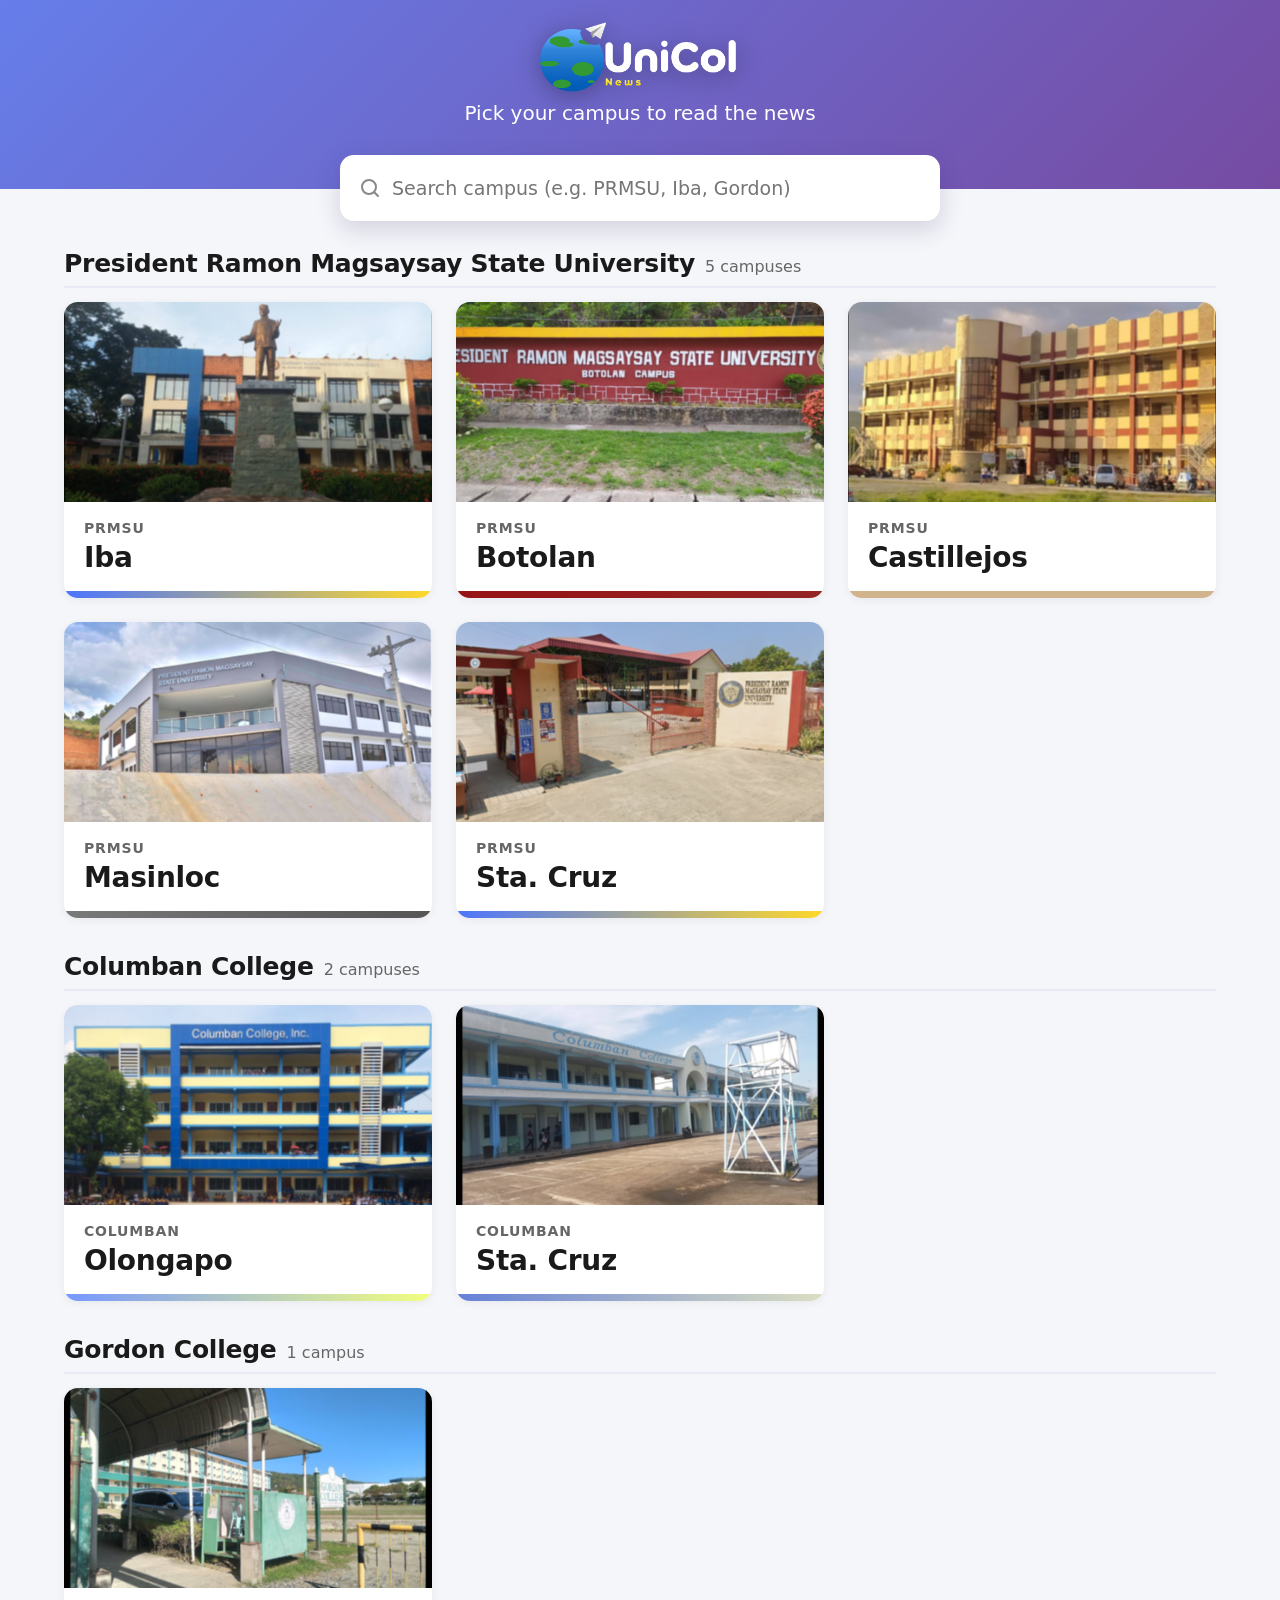
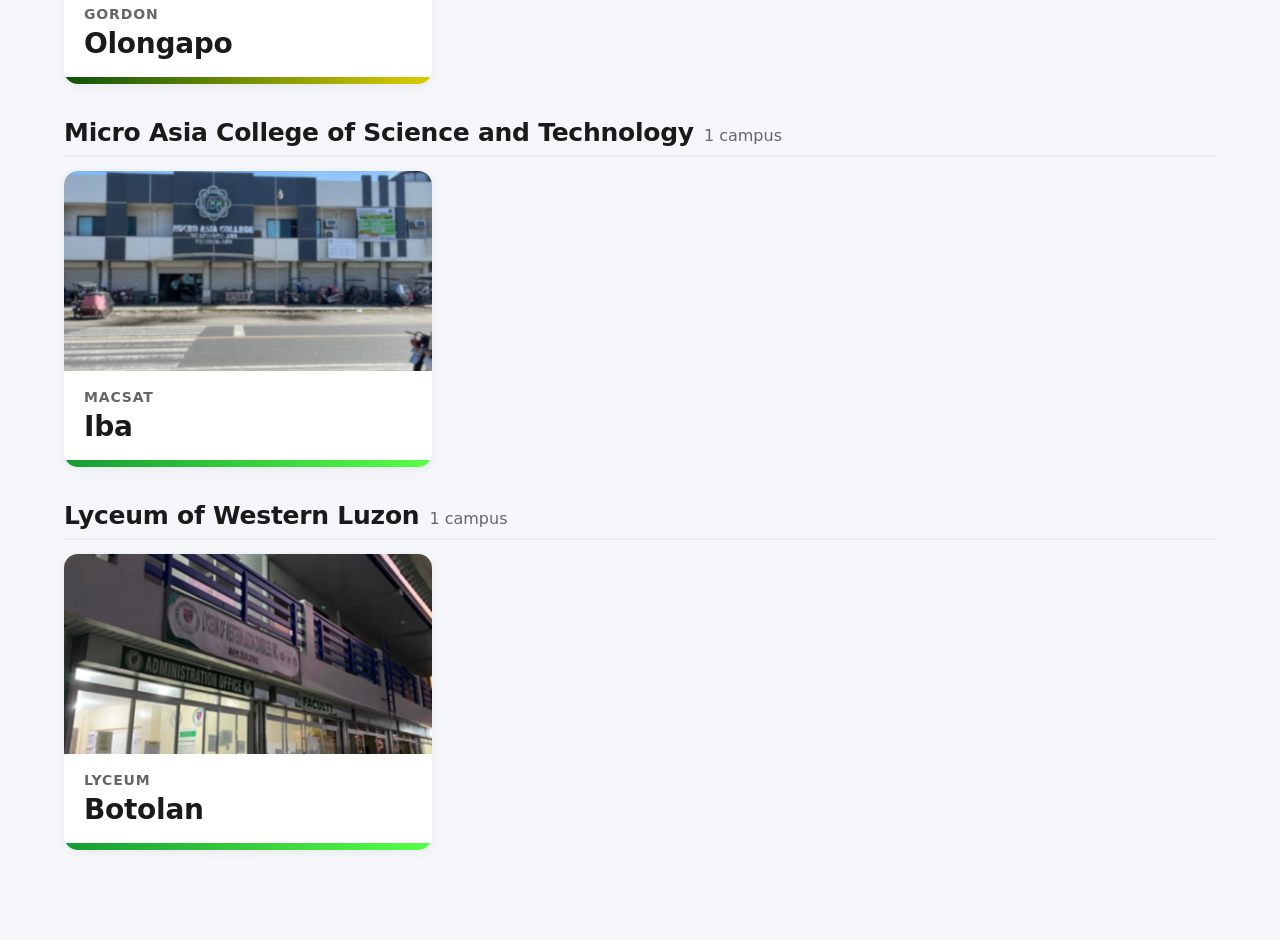
==== commit 65e23c7e: "Add files via upload" ====
--- a/index.html
+++ b/index.html
@@ -1,319 +1,434 @@
-<!DOCTYPE html>
-<html lang="en">
-  <head>
-    <meta charset="UTF-8">
-    <meta name="viewport" content="width=device-width, initial-scale=1.0">
-    <title>UniCol News</title>
-    <link rel="stylesheet" href="style.css">
-    <script src="database.js"></script>
-    <style>
-      * { 
-        box-sizing: border-box; 
-        margin: 0; 
-        padding: 0; 
-      }
-
-      html, body {
-        min-height: 100vh;
-        font-family: system-ui, -apple-system, Segoe UI, Roboto, Arial, sans-serif;
-        background: #f5f5f5;
-      }
-
-      body {
-        opacity: 0;
-        transform: translateY(-30px);
-        transition: opacity 0.4s ease-out, transform 0.8s cubic-bezier(0.22, 1, 0.36, 1);
-      }
-
-      body.loaded {
-        opacity: 1;
-        transform: translateY(0);
-      }
-
-      /* =========================
-         HEADER / LOGO SECTION
-         ========================= */
-      .menu-header {
-        text-align: center;
-        padding: 10px 20px 0px;
-        background: linear-gradient(135deg, #667eea 0%, #764ba2 100%);
-        position: relative;
-        overflow: hidden;
-      }
-
-      .menu-header::before {
-        content: '';
-        position: absolute;
-        top: 0;
-        left: 0;
-        right: 0;
-        bottom: 0;
-        background: url("data:image/svg+xml,%3Csvg width='60' height='60' viewBox='0 0 60 60' xmlns='http://www.w3.org/2000/svg'%3E%3Cg fill='none' fill-rule='evenodd'%3E%3Cg fill='%23ffffff' fill-opacity='0.05'%3E%3Cpath d='M36 34v-4h-2v4h-4v2h4v4h2v-4h4v-2h-4zm0-30V0h-2v4h-4v2h4v4h2V6h4V4h-4zM6 34v-4H4v4H0v2h4v4h2v-4h4v-2H6zM6 4V0H4v4H0v2h4v4h2V6h4V4H6z'/%3E%3C/g%3E%3C/g%3E%3C/svg%3E");
-        opacity: 0.5;
-      }
-
-      .menu-logo {
-        width: 280px;
-        height: auto;
-        display: block;
-        margin: 0 auto;
-        filter: drop-shadow(0 4px 12px rgba(0,0,0,0.3));
-        position: relative;
-        z-index: 1;
-        animation: logoIn 0.8s cubic-bezier(0.22, 1, 0.36, 1) forwards, logoFloat 6s ease-in-out infinite;
-        animation-delay: 0.2s, 0.6s;
-        opacity: 0;
-      }
-
-      @keyframes logoIn {
-        from { opacity: 0; transform: scale(0.95) translateY(10px); }
-        to { opacity: 1; transform: scale(1) translateY(0); }
-      }
-
-      .menu-tagline {
-        margin-top: 16px;
-        color: rgba(255,255,255,0.9);
-        font-size: 18px;
-        font-weight: 500;
-        position: relative;
-        z-index: 1;
-        animation: fadeInUp 0.6s ease forwards;
-        animation-delay: 0.5s;
-        opacity: 0;
-      }
-
-      @keyframes fadeInUp {
-        from { opacity: 0; transform: translateY(15px); }
-        to { opacity: 1; transform: translateY(0); }
-      }
-
-      @keyframes logoFloat {
-        0%, 100% { transform: translateY(0px); }
-        50% { transform: translateY(-10px); }
-      }
-
-      /* =========================
-         COLLEGE GRID
-         ========================= */
-      .college-grid {
-        max-width: 1600px;
-        margin: 0 auto;
-        padding: 50px 24px 60px;
-        display: grid;
-        grid-template-columns: repeat(3, 1fr);
-        gap: 24px;
-      }
-
-      .college-card {
-        position: relative;
-        height: 300px;
-        border: none;
-        border-radius: 16px;
-        cursor: pointer;
-        overflow: hidden;
-        background-size: cover;
-        background-position: center;
-        background-repeat: no-repeat;
-        box-shadow: 0 4px 6px rgba(0,0,0,0.05), 0 10px 20px rgba(0,0,0,0.08);
-        transition: transform 0.35s cubic-bezier(0.22, 1, 0.36, 1), 
-                    box-shadow 0.35s cubic-bezier(0.22, 1, 0.36, 1);
-
-        transform: translateY(20px);
-        opacity: 0;
-        animation: fadeIn 0.5s ease forwards;
-      }
-
-      .college-card:nth-child(1) { animation-delay: 0.1s; }
-      .college-card:nth-child(2) { animation-delay: 0.15s; }
-      .college-card:nth-child(3) { animation-delay: 0.2s; }
-      .college-card:nth-child(4) { animation-delay: 0.25s; }
-      .college-card:nth-child(5) { animation-delay: 0.3s; }
-      .college-card:nth-child(6) { animation-delay: 0.35s; }
-      .college-card:nth-child(7) { animation-delay: 0.4s; }
-      .college-card:nth-child(8) { animation-delay: 0.45s; }
-      .college-card:nth-child(9) { animation-delay: 0.5s; }
-      .college-card:nth-child(10) { animation-delay: 0.55s; }
-
-      @keyframes fadeIn {
-        to { opacity: 1; }
-      }
-
-      .college-card:hover {
-        transform: translateY(10px) scale(1.01);
-        box-shadow: 0 12px 24px rgba(0,0,0,0.15), 0 4px 8px rgba(0,0,0,0.1);
-      }
-
-      .college-card:active {
-        transform: translateY(6px) scale(0.98);
-      }
-
-      .college-card::before {
-        content: '';
-        position: absolute;
-        inset: 0;
-        background: linear-gradient(
-          to top,
-          rgba(0,0,0,0.65) 0%,
-          rgba(0,0,0,0.3) 40%,
-          rgba(0,0,0,0.1) 100%
-        );
-        transition: opacity 0.3s ease;
-      }
-
-      .college-card:hover::before {
-        background: linear-gradient(
-          to top,
-          rgba(0,0,0,0.75) 0%,
-          rgba(0,0,0,0.4) 50%,
-          rgba(0,0,0,0.15) 100%
-        );
-      }
-
-      .college-card span {
-        position: absolute;
-        bottom: 0;
-        left: 0;
-        right: 0;
-        padding: 20px;
-        color: #fff;
-        font-size: 16px;
-        font-weight: 700;
-        text-shadow: 0 2px 8px rgba(0,0,0,0.5);
-        line-height: 1.4;
-        font-size: 25px;
-        text-align: center;
-        z-index: 2;
-      }
-
-      /* Campus background images */
-      .card-prmsuIba { background-image: url("prmsu.png"); }
-      .card-macsatIba { background-image: url("scfront2.png"); }
-      .card-prmsuBotolan { background-image: url("botolans.png"); }
-      .card-ccGapo { background-image: url("colom.png"); }
-      .card-prmsuMan { background-image: url("prmsumas.png"); }
-      .card-prmsuCruz { background-image: url("prmsucruz.png"); }
-      .card-prmsuCaste { background-image: url("prmsucaste.png"); }
-      .card-ccCruz { background-image: url("colom2.png"); }
-      .card-gcGapo { background-image: url("gcgapo.png"); }
-      .card-lyceumBotolan { background-image: url("lie.png"); }
-
-      /* =========================
-         FOOTER
-         ========================= */
-      .menu-footer {
-        text-align: center;
-        padding: 30px 20px;
-        color: #888;
-        font-size: 14px;
-        border-top: 1px solid #e0e0e0;
-      }
-
-      /* =========================
-         RESPONSIVE
-         ========================= */
-      @media (max-width: 900px) {
-        .college-grid {
-          grid-template-columns: repeat(2, 1fr);
-          gap: 20px;
-          padding: 40px 20px 50px;
-        }
-
-        .college-card {
-          height: 140px;
-        }
-
-        .college-card span {
-          font-size: 14px;
-          padding: 16px;
-        }
-      }
-
-      @media (max-width: 520px) {
-        .menu-header {
-          padding: 40px 20px 24px;
-        }
-
-        .menu-logo {
-          width: 140px;
-        }
-
-        .menu-tagline {
-          font-size: 15px;
-        }
-
-        .college-grid {
-          grid-template-columns: 1fr;
-          gap: 16px;
-          padding: 30px 16px 40px;
-        }
-
-        .college-card {
-          height: 120px;
-          border-radius: 12px;
-        }
-
-        .college-card span {
-          font-size: 14px;
-          padding: 14px;
-        }
-      }
-    </style>
-  <base target="_blank">
-</head>
-  <body>
-    <!-- Header with Logo -->
-    <header class="menu-header">
-      <img src="unicols.png" class="menu-logo" alt="UNI-COL News">
-      <p class="menu-tagline">Select your campus to view news</p>
-    </header>
-
-    <!-- College Grid -->
-    <div class="college-grid">
-      <button class="college-card card-prmsuIba" onclick="window.location.href='NEWS.html?college=prmsuIba'">
-        <span>President Ramon Magsaysay State University - Iba Campus</span>
-      </button>
-
-      <button class="college-card card-macsatIba" onclick="window.location.href='NEWS.html?college=macsatIba'">
-        <span>Mirco Asia College of Science And Technology - Iba Campus</span>
-      </button>
-
-      <button class="college-card card-prmsuBotolan" onclick="window.location.href='NEWS.html?college=prmsuBotolan'">
-        <span>President Ramon Magsaysay State University - Botolan Campus</span>
-      </button>
-
-      <button class="college-card card-ccGapo" onclick="window.location.href='NEWS.html?college=ccGapo'">
-        <span>Columban College - Olongapo Campus</span>
-      </button>
-
-      <button class="college-card card-prmsuMan" onclick="window.location.href='NEWS.html?college=prmsuMan'">
-        <span>President Ramon Magsaysay State University - Masinloc Campus</span>
-      </button>
-
-      <button class="college-card card-prmsuCruz" onclick="window.location.href='NEWS.html?college=prmsuCruz'">
-        <span>President Ramon Magsaysay State University - Sta. Cruz Campus</span>
-      </button>
-
-      <button class="college-card card-prmsuCaste" onclick="window.location.href='NEWS.html?college=prmsuCaste'">
-        <span>President Ramon Magsaysay State University - Castillejos Campus</span>
-      </button>
-
-      <button class="college-card card-ccCruz" onclick="window.location.href='NEWS.html?college=ccCruz'">
-        <span>Columban College - Sta. Cruz Campus</span>
-      </button>
-
-      <button class="college-card card-gcGapo" onclick="window.location.href='NEWS.html?college=gcGapo'">
-        <span>Gordon College - Olongapo Campus</span>
-      </button>
-
-      <button class="college-card card-lyceumBotolan" onclick="window.location.href='NEWS.html?college=lyceumBotolan'">
-        <span>Lyceum Of Western Luzon - Botolan Campus</span>
-      </button>
-    </div>
-
-    <!--<footer class="menu-footer">-->
-    <!--  Cabasug Softwares &copy; 2026-->
-    <!--</footer>-->
-
-    <script src="functions.js"></script>
-  </body>
-</html>+<!DOCTYPE html>
+<html lang="en">
+  <head>
+    <meta charset="UTF-8">
+    <meta name="viewport" content="width=device-width, initial-scale=1.0">
+    <title>UniCol News</title>
+    <style>
+      * { box-sizing: border-box; margin: 0; padding: 0; }
+
+      html, body {
+        min-height: 100vh;
+        font-family: system-ui, -apple-system, Segoe UI, Roboto, Arial, sans-serif;
+        background: #f5f6fa;
+        color: #1a1a1a;
+      }
+
+      /* Page fade-in (functions.js adds .loaded) */
+      body {
+        opacity: 0;
+        transform: translateY(-20px);
+        transition: opacity 0.4s ease-out, transform 0.7s cubic-bezier(0.22, 1, 0.36, 1);
+      }
+      body.loaded { opacity: 1; transform: translateY(0); }
+
+      /* =========================
+         HEADER
+         ========================= */
+      .menu-header {
+        background: linear-gradient(135deg, #667eea 0%, #764ba2 100%);
+        padding: 18px 20px 64px;
+        text-align: center;
+        position: relative;
+      }
+
+      .menu-logo {
+        width: 210px;
+        max-width: 60%;
+        height: auto;
+        display: block;
+        margin: 0 auto;
+        filter: drop-shadow(0 4px 12px rgba(0,0,0,0.3));
+      }
+
+      .menu-tagline {
+        margin-top: 8px;
+        color: #fff;
+        font-size: 20px;
+        font-weight: 500;
+      }
+
+      /* =========================
+         SEARCH (overlaps header)
+         ========================= */
+      .search-wrap {
+        max-width: 640px;
+        margin: -34px auto 0;
+        padding: 0 20px;
+        position: relative;
+        z-index: 2;
+      }
+
+      .search-box {
+        display: flex;
+        align-items: center;
+        gap: 10px;
+        background: #fff;
+        border-radius: 14px;
+        padding: 0 16px;
+        box-shadow: 0 8px 24px rgba(40, 40, 90, 0.18);
+        border: 2px solid transparent;
+        transition: border-color 0.2s ease, box-shadow 0.2s ease;
+      }
+
+      .search-box:focus-within {
+        border-color: #667eea;
+        box-shadow: 0 8px 24px rgba(102, 126, 234, 0.3);
+      }
+
+      .search-box svg { flex: 0 0 auto; width: 24px; height: 24px; stroke: #888; }
+
+      .search-box input {
+        flex: 1;
+        min-width: 0;
+        border: none;
+        outline: none;
+        background: transparent;
+        font: inherit;
+        font-size: 19px;
+        padding: 20px 0;
+        color: #222;
+      }
+
+      .search-clear {
+        border: none;
+        background: #eee;
+        color: #666;
+        width: 26px;
+        height: 26px;
+        border-radius: 50%;
+        font-size: 14px;
+        cursor: pointer;
+        display: none;
+      }
+      .search-clear.visible { display: block; }
+      .search-clear:hover { background: #ddd; }
+
+      /* =========================
+         SCHOOL GROUPS
+         ========================= */
+      .groups {
+        max-width: 1200px;
+        margin: 0 auto;
+        padding: 28px 24px 56px;
+      }
+
+      .school-group { margin-bottom: 34px; }
+
+      .school-head {
+        display: flex;
+        align-items: baseline;
+        gap: 10px;
+        margin-bottom: 14px;
+        padding-bottom: 8px;
+        border-bottom: 2px solid #e8eaf6;
+      }
+
+      .school-head h2 { font-size: 25px; font-weight: 800; letter-spacing: -0.01em; }
+      .school-head span { font-size: 16px; color: #666; }
+
+      .campus-grid {
+        display: grid;
+        grid-template-columns: repeat(auto-fill, minmax(300px, 1fr));
+        gap: 24px;
+      }
+
+      /* =========================
+         CAMPUS CARD
+         ========================= */
+      .campus-card {
+        display: flex;
+        flex-direction: column;
+        background: #fff;
+        border-radius: 14px;
+        overflow: hidden;
+        text-decoration: none;
+        color: inherit;
+        box-shadow: 0 2px 8px rgba(0,0,0,0.06);
+        transition: transform 0.3s cubic-bezier(0.22, 1, 0.36, 1), box-shadow 0.3s ease;
+        animation: cardIn 0.45s ease backwards;
+      }
+
+      @keyframes cardIn {
+        from { opacity: 0; transform: translateY(14px); }
+        to   { opacity: 1; transform: translateY(0); }
+      }
+
+      .campus-card:hover,
+      .campus-card:focus-visible {
+        transform: translateY(-4px);
+        box-shadow: 0 12px 28px rgba(0,0,0,0.14);
+        outline: none;
+      }
+      .campus-card:focus-visible { box-shadow: 0 0 0 3px #667eea, 0 12px 28px rgba(0,0,0,0.14); }
+      .campus-card:active { transform: translateY(-1px) scale(0.99); }
+
+      /* Photo with shimmer placeholder while it loads */
+      .campus-photo {
+        position: relative;
+        height: 200px;
+        background: linear-gradient(90deg, #f3f3f3 25%, #fafafa 50%, #f3f3f3 75%);
+        background-size: 200% 100%;
+        animation: shimmer 1.4s ease-in-out infinite;
+        overflow: hidden;
+      }
+
+      .campus-photo.loaded { animation: none; background: #eee; }
+
+      .campus-photo img {
+        width: 100%;
+        height: 100%;
+        object-fit: cover;
+        display: block;
+        opacity: 0;
+        transition: opacity 0.4s ease, transform 0.5s cubic-bezier(0.22, 1, 0.36, 1);
+      }
+
+      .campus-photo.loaded img { opacity: 1; }
+      .campus-card:hover .campus-photo img { transform: scale(1.05); }
+
+      @keyframes shimmer {
+        from { background-position: 200% 0; }
+        to   { background-position: -200% 0; }
+      }
+
+      .campus-info { padding: 18px 20px 16px; flex: 1; }
+
+      .campus-school {
+        font-size: 14px;
+        font-weight: 700;
+        letter-spacing: 0.06em;
+        text-transform: uppercase;
+        color: #666;
+      }
+
+      .campus-name {
+        margin-top: 4px;
+        font-size: 28px;
+        font-weight: 800;
+        letter-spacing: -0.01em;
+        line-height: 1.25;
+      }
+
+      /* Campus colour strip (uses each campus's own theme colours) */
+      .campus-accent { height: 7px; }
+
+      /* =========================
+         EMPTY SEARCH RESULT
+         ========================= */
+      .no-results {
+        display: none;
+        text-align: center;
+        padding: 50px 20px;
+        font-size: 17px;
+        color: #666;
+      }
+      .no-results.visible { display: block; }
+      .no-results strong { display: block; font-size: 20px; color: #666; margin-bottom: 4px; }
+
+      /* =========================
+         RESPONSIVE
+         ========================= */
+      @media (max-width: 640px) {
+        .menu-header { padding: 14px 16px 56px; }
+        .menu-logo { width: 150px; }
+        .menu-tagline { font-size: 17px; }
+        .groups { padding: 22px 16px 40px; }
+        .school-group { margin-bottom: 26px; }
+        .school-head h2 { font-size: 21px; }
+
+        .campus-grid { grid-template-columns: 1fr; gap: 14px; }
+
+        /* Compact rows: small photo on the left */
+        .campus-card { flex-direction: row; align-items: stretch; }
+        .campus-photo { flex: 0 0 120px; height: auto; min-height: 100px; }
+        .campus-info {
+          display: flex;
+          flex-direction: column;
+          justify-content: center;
+          padding: 14px 16px;
+        }
+        .campus-name { font-size: 23px; }
+        .campus-accent { width: 7px; height: auto; flex: 0 0 7px; }
+        .campus-card { flex-wrap: nowrap; }
+      }
+
+      @media (prefers-reduced-motion: reduce) {
+        body, .campus-card, .campus-photo img { transition: none; animation: none; }
+        .campus-photo { animation: none; }
+        .campus-card { animation: none; }
+      }
+    </style>
+  </head>
+  <body>
+    <header class="menu-header">
+      <img src="unicols.png" class="menu-logo" alt="UNI-COL News">
+      <p class="menu-tagline">Pick your campus to read the news</p>
+    </header>
+
+    <div class="search-wrap">
+      <label class="search-box">
+        <svg viewBox="0 0 24 24" fill="none" stroke-width="2" stroke-linecap="round" stroke-linejoin="round" aria-hidden="true">
+          <circle cx="11" cy="11" r="7"></circle>
+          <path d="M20 20l-3.5-3.5"></path>
+        </svg>
+        <input id="campusSearch" type="search" placeholder="Search campus (e.g. PRMSU, Iba, Gordon)" autocomplete="off" aria-label="Search campus">
+        <button id="searchClear" class="search-clear" type="button" aria-label="Clear search">&times;</button>
+      </label>
+    </div>
+
+    <main id="groups" class="groups"></main>
+
+    <div id="noResults" class="no-results">
+      <strong>No campus found</strong>
+      Try a school name like PRMSU or Columban, or a town like Iba.
+    </div>
+
+    <script>
+      // ------------------------------------------------------------
+      // CAMPUS DATA  (id must match the ?college= values used in NEWS.html / news.js)
+      // ------------------------------------------------------------
+      const schools = [
+        {
+          name: "President Ramon Magsaysay State University",
+          short: "PRMSU",
+          campuses: [
+            { id: "prmsuIba",     name: "Iba",         img: "prmsu.png",       c1: "#4b75fd", c2: "#ffd829" },
+            { id: "prmsuBotolan", name: "Botolan",     img: "botolans.png",    c1: "#961313", c2: "#942525" },
+            { id: "prmsuCaste",   name: "Castillejos", img: "prmsucaste.png",  c1: "#D2B48C", c2: "#D2B48C" },
+            { id: "prmsuMan",     name: "Masinloc",    img: "prmsumas.png",    c1: "#797979", c2: "#555555" },
+            { id: "prmsuCruz",    name: "Sta. Cruz",   img: "prmsucruz.png",   c1: "#4b75fd", c2: "#ffd829" }
+          ]
+        },
+        {
+          name: "Columban College",
+          short: "Columban",
+          campuses: [
+            { id: "ccGapo", name: "Olongapo", img: "colom.png",  c1: "#7797ff", c2: "#f2ff7e" },
+            { id: "ccCruz", name: "Sta. Cruz", img: "colom2.png", c1: "#6580d8", c2: "#dcdfc1" }
+          ]
+        },
+        {
+          name: "Gordon College",
+          short: "Gordon",
+          campuses: [
+            { id: "gcGapo", name: "Olongapo", img: "gcgapo.png", c1: "#0c530a", c2: "#ddce00" }
+          ]
+        },
+        {
+          name: "Micro Asia College of Science and Technology",
+          short: "MACSAT",
+          campuses: [
+            { id: "macsatIba", name: "Iba", img: "scfront2.png", c1: "#169c33", c2: "#57ff48" }
+          ]
+        },
+        {
+          name: "Lyceum of Western Luzon",
+          short: "Lyceum",
+          campuses: [
+            { id: "lyceumBotolan", name: "Botolan", img: "lie.png", c1: "#169c33", c2: "#57ff48" }
+          ]
+        }
+      ];
+
+      function esc(str) {
+        return String(str).replace(/[&<>"']/g, ch => (
+          { "&": "&amp;", "<": "&lt;", ">": "&gt;", '"': "&quot;", "'": "&#39;" }[ch]
+        ));
+      }
+
+      // ------------------------------------------------------------
+      // RENDER
+      // ------------------------------------------------------------
+      const groupsEl = document.getElementById("groups");
+      const searchEl = document.getElementById("campusSearch");
+      const clearEl = document.getElementById("searchClear");
+      const noResultsEl = document.getElementById("noResults");
+
+      let cardIndex = 0;
+
+      function cardHtml(school, c) {
+        const delay = (cardIndex++ * 0.04).toFixed(2);
+        return `
+          <a class="campus-card" href="NEWS.html?college=${encodeURIComponent(c.id)}"
+             data-search="${esc((school.name + " " + school.short + " " + c.name).toLowerCase())}"
+             style="animation-delay:${delay}s">
+            <div class="campus-photo">
+              <img src="${esc(c.img)}" alt="" loading="lazy">
+            </div>
+            <div class="campus-info">
+              <div class="campus-school">${esc(school.short)}</div>
+              <div class="campus-name">${esc(c.name)}</div>
+            </div>
+            <div class="campus-accent" style="background:linear-gradient(90deg, ${c.c1}, ${c.c2})"></div>
+          </a>`;
+      }
+
+      function render() {
+        groupsEl.innerHTML = schools.map(school => `
+          <section class="school-group" data-school="${esc(school.short)}">
+            <div class="school-head">
+              <h2>${esc(school.name)}</h2>
+              <span>${school.campuses.length} ${school.campuses.length === 1 ? "campus" : "campuses"}</span>
+            </div>
+            <div class="campus-grid">
+              ${school.campuses.map(c => cardHtml(school, c)).join("")}
+            </div>
+          </section>
+        `).join("");
+
+        // Reveal each photo once it has loaded (stops the shimmer)
+        groupsEl.querySelectorAll(".campus-photo").forEach(box => {
+          const img = box.querySelector("img");
+          const done = () => box.classList.add("loaded");
+          if (img.complete && img.naturalWidth) done();
+          else {
+            img.addEventListener("load", done);
+            img.addEventListener("error", done);   // stop shimmering even if the file is missing
+          }
+        });
+      }
+
+      // ------------------------------------------------------------
+      // SEARCH
+      // ------------------------------------------------------------
+      function applySearch() {
+        const q = searchEl.value.trim().toLowerCase();
+        clearEl.classList.toggle("visible", q.length > 0);
+
+        let totalVisible = 0;
+        groupsEl.querySelectorAll(".school-group").forEach(group => {
+          let visibleInGroup = 0;
+          group.querySelectorAll(".campus-card").forEach(card => {
+            const match = !q || card.dataset.search.includes(q);
+            card.style.display = match ? "" : "none";
+            if (match) visibleInGroup++;
+          });
+          group.style.display = visibleInGroup ? "" : "none";
+          totalVisible += visibleInGroup;
+        });
+
+        noResultsEl.classList.toggle("visible", totalVisible === 0);
+      }
+
+      searchEl.addEventListener("input", applySearch);
+
+      clearEl.addEventListener("click", () => {
+        searchEl.value = "";
+        applySearch();
+        searchEl.focus();
+      });
+
+      // Enter opens the first visible campus
+      searchEl.addEventListener("keydown", (e) => {
+        if (e.key !== "Enter") return;
+        const first = Array.from(groupsEl.querySelectorAll(".campus-card"))
+          .find(card => card.style.display !== "none");
+        if (first) first.click();
+      });
+
+      render();
+    </script>
+    <script src="functions.js"></script>
+  </body>
+</html>
